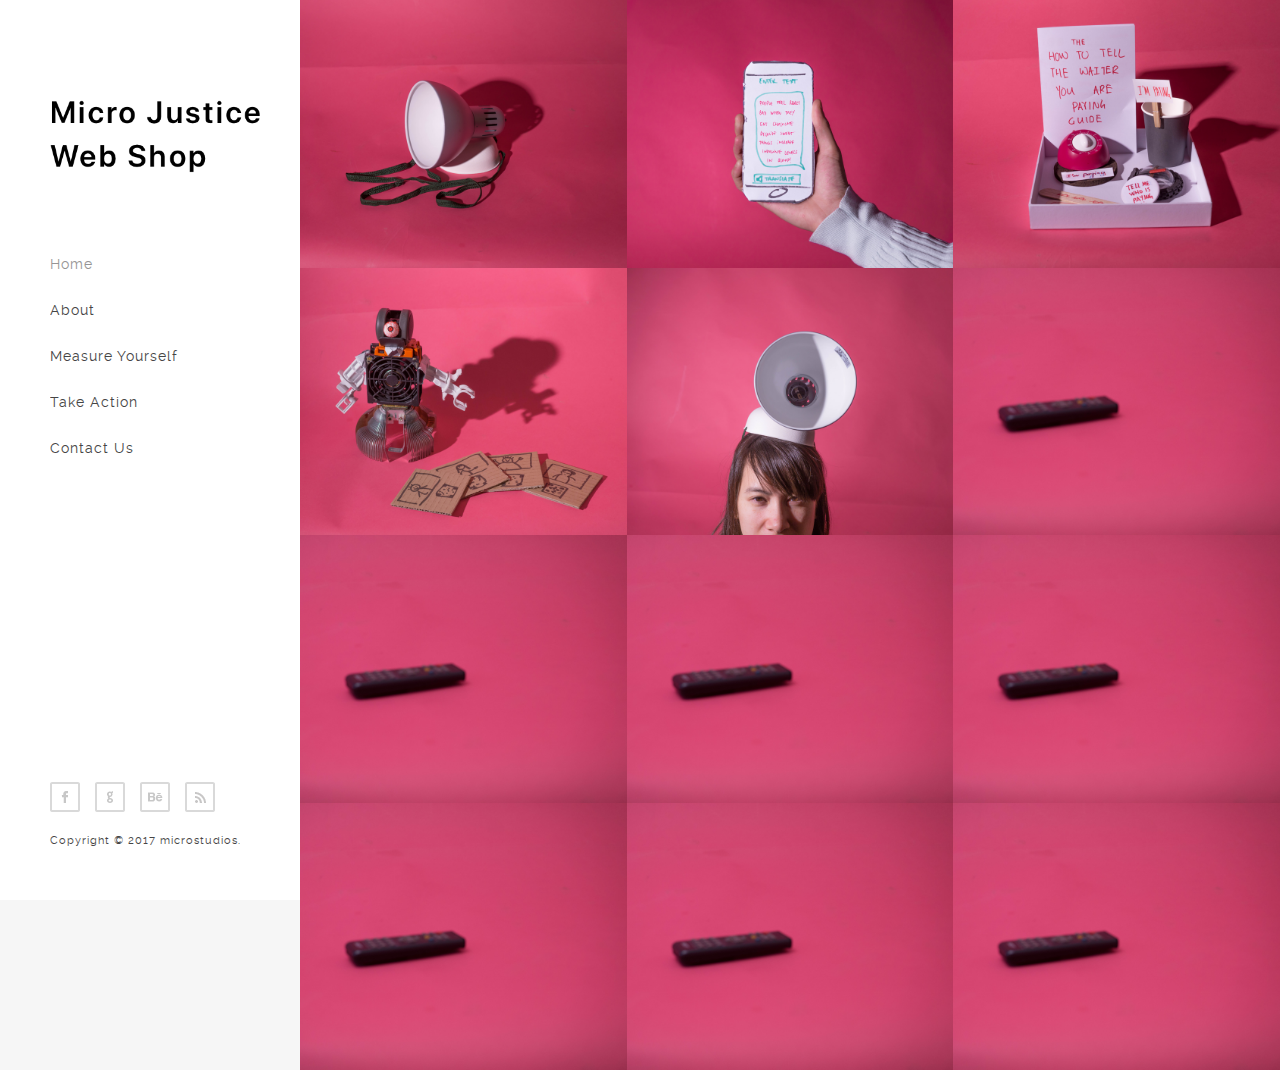
==== webshop/index.html @ 74b06e84 "add initial files" ====
<!DOCTYPE html>
<html lang="en">
<head>
	<title>Micro Justice Web Shop</title>
	<meta charset="utf-8">
	<meta name="author" content="Stephanie Lee">
	<meta name="description" content="Micro Justice Web Shop offers solutions to your every day injustices"/>
	<meta name="viewport" content="width=device-width, initial-scale=1.0, minimum-scale=1.0" />
	<link rel="stylesheet" type="text/css" href="css/reset.css">
	<link rel="stylesheet" type="text/css" href="css/main.css">
    <script type="text/javascript" src="js/jquery.js"></script>
    <script type="text/javascript" src="js/main.js"></script>
</head>
<body>

	<header>
		<div class="logo">
			<a href="index.html"><img src="img/logo.png" title="Micro Justice Web Shop" alt="Micro Justice Web Shop"/></a>
		</div><!-- end logo -->

		<div id="menu_icon"></div>
		<nav>
			<ul>
				<li><a href="index.html" class="selected">Home</a></li>
				<li><a href="#">About</a></li>
				<li><a href="../index.html">Measure Yourself</a></li>
				<li><a href="#">Take Action</a></li>
				<li><a href="contact.html">Contact Us</a></li>
			</ul>
		</nav><!-- end navigation menu -->

		<div class="footer clearfix">
			<ul class="social clearfix">
				<li><a href="#" class="fb" data-title="Facebook"></a></li>
				<li><a href="#" class="google" data-title="Instagram"></a></li>
				<li><a href="#" class="behance" data-title="Medium"></a></li>
				<!--<li><a href="#" class="twitter" data-title="Twitter"></a></li>
				<li><a href="#" class="dribble" data-title="Dribble"></a></li>-->
				<li><a href="#" class="rss" data-title="Dezeen"></a></li>
			</ul><!-- end social -->

			<div class="rights">
				<p>Copyright © 2017 microstudios.</p>
			</div><!-- end rights -->
		</div ><!-- end footer -->
	</header><!-- end header -->

	<section class="main clearfix">
		<div class="work">
			<a href="inner.html">
				<img src="img/work01.png" class="media" alt=""/>
				<div class="caption">
					<div class="work_title">
						<h3>SHAME ON YOU — A wearable in the form of a hat and a floodlight</h3>
						<h1>$40</h1>
					</div>
				</div>
			</a>
		</div>

		<div class="work">
			<a href="inner.html">
				<img src="img/work02.png" class="media" alt=""/>
				<div class="caption">
					<div class="work_title">
						<h3>SAY WHAT I MEAN — An App that reinterprets your sentence with different words but the same meaning.</h3>
						<h1>$2</h1>
					</div>
				</div>
			</a>
		</div>

		<div class="work">
			<a href="inner.html">
				<img src="img/work03.png" class="media" alt=""/>
				<div class="caption">
					<div class="work_title">
						<h3>WANNAPAY — a kit of objects that fights the bill always being handed to the woman</h3>
						<h1>$7.50</h1>
					</div>
				</div>
			</a>
		</div>

		<div class="work">
			<a href="inner.html">
				<img src="img/work04.png" class="media" alt=""/>
				<div class="caption">
					<div class="work_title">
						<h3>TRUE FRIEND FEATURE — a plugin for robots that allows you to upload any character to your robot</h3>
						<h1>$29.99</h1>
					</div>
				</div>
			</a>
		</div>

		<div class="work">
			<a href="inner.html">
				<img src="img/work05.png" class="media" alt=""/>
				<div class="caption">
					<div class="work_title">
						<h3>SHAME ON YOU — A Wearable in the form of a hat and a floodlight</h3>
						<h1>$40</h1>
					</div>
				</div>
			</a>
		</div>

		<div class="work">
			<a href="inner.html">
				<img src="img/work06.png" class="media" alt=""/>
				<div class="caption">
					<div class="work_title">
						<h3>Micro Justice Issue #0029</h3>
						<h1>tbd</h1>
					</div>
				</div>
			</a>
		</div>

		<div class="work">
			<a href="inner.html">
				<img src="img/work06.png" class="media" alt=""/>
				<div class="caption">
					<div class="work_title">
						<h3>Micro Justice Issue #0030</h3>
						<h1>tbd</h1>
					</div>
				</div>
			</a>
		</div>

		<div class="work">
			<a href="inner.html">
				<img src="img/work06.png" class="media" alt=""/>
				<div class="caption">
					<div class="work_title">
						<h3>Micro Justice Issue #0031</h3>
						<h1>tbd</h1>
					</div>
				</div>
			</a>
		</div>

		<div class="work">
			<a href="inner.html">
				<img src="img/work06.png" class="media" alt=""/>
				<div class="caption">
					<div class="work_title">
						<h3>Micro Justice Issue #0032</h3>
						<h1>tbd</h1>
					</div>
				</div>
			</a>
		</div>

		<div class="work">
			<a href="inner.html">
				<img src="img/work06.png" class="media" alt=""/>
				<div class="caption">
					<div class="work_title">
						<h3>Micro Justice Issue #0033</h3>
						<h1>tbd</h1>
					</div>
				</div>
			</a>
		</div>

		<div class="work">
			<a href="inner.html">
				<img src="img/work06.png" class="media" alt=""/>
				<div class="caption">
					<div class="work_title">
						<h3>Micro Justice Issue #0034</h3>
						<h1>tbd</h1>
					</div>
				</div>
			</a>
		</div>

		<div class="work">
			<a href="inner.html">
				<img src="img/work06.png" class="media" alt=""/>
				<div class="caption">
					<div class="work_title">
						<h3>Micro Justice Issue #0035</h3>
						<h1>tbd</h1>
					</div>
				</div>
			</a>
		</div>
	</section><!-- end main -->

</body>
</html>
---- webshop/css/main.css ----
/*

    Template Author : pixelhint.com
    Author Email    : contact@pixelhint.com
    Template Name   : Magnetic


    *****************************************


    - Fonts
    - General CSS
    - Header
    - Home/portfolio
    - Inner page
    - Map/Contact page
    - Tooltip
    - Responsive code


*/



/*  Fonts  */
@font-face {
    font-family: 'raleway-regular';
    src: url('../fonts/raleway-regular.eot');
    src: url('../fonts/raleway-regular.eot?#iefix') format('embedded-opentype'),
         url('../fonts/raleway-regular.woff') format('woff'),
         url('../fonts/raleway-regular.ttf') format('truetype'),
         url('../fonts/raleway-regular.svg#ralewayregular') format('svg');
    font-weight: normal;
    font-style: normal;

}


@font-face {
    font-family: 'raleway-bold';
    src: url('../fonts/raleway-bold.eot');
    src: url('../fonts/raleway-bold.eot?#iefix') format('embedded-opentype'),
         url('../fonts/raleway-bold.woff') format('woff'),
         url('../fonts/raleway-bold.ttf') format('truetype'),
         url('../fonts/raleway-bold.svg#ralewaybold') format('svg');
    font-weight: normal;
    font-style: normal;

}


@font-face {
    font-family: 'raleway-semibold';
    src: url('../fonts/raleway-semibold.eot');
    src: url('../fonts/raleway-semibold.eot?#iefix') format('embedded-opentype'),
         url('../fonts/raleway-semibold.woff') format('woff'),
         url('../fonts/raleway-semibold.ttf') format('truetype'),
         url('../fonts/raleway-semibold.svg#ralewaysemibold') format('svg');
    font-weight: normal;
    font-style: normal;

}



/*  General CSS*/
body{
    background: #E6E2E2;
}

.wrapper{
    width: 92.72727272727273%;
    margin: 0 auto;
}

header ul.social li a,
.main .work a .caption,
header nav ul li a{
    transition:all .1s linear;
    -webkit-transition:all .1s linear;
    -moz-transition:all .1s linear;
    -o-transition:all .1s linear;
}

h1, h2, h3, h4, h5 ,h6{
    color: #4b4848;
    font-family: "raleway-regular", arial;
    letter-spacing: 1px;
}

h1              { font-size: 2em; margin: .67em 0 }
h2              { font-size: 1.5em; margin: .75em 0 }
h3              { font-size: 1.17em; margin: .83em .83em }
h5              { font-size: .83em; margin: 1.5em 0 }
h6              { font-size: .75em; margin: 1.67em 0 }
h1, h2, h3, h4,
h5, h6          { font-weight: bolder }

.clearfix:before,
.clearfix:after {
    content: " ";
    display: table;
}
.clearfix:after {
    clear: both;
}

.clearfix {
    *zoom: 1;
}







/*  Header  */
@media (min-width:1099px){
    header{
        display: block;
        position: fixed;
        top: 0;
        left: 0;
        width: 250px;
        min-height: 100%;
        padding: 0 0 0 50px;
        background: #ffffff;
        float: left;
        overflow: hidden;
        z-index: 9999;
    }

    header .logo{
        margin-top: 100px;
        margin-right: 40px;
    }

    header nav ul{
        display: block;
        overflow: hidden;
        margin-top: 80px;
        list-style: none;
    }

    header nav ul li{
        display: block;
        margin-bottom: 30px;
    }

    header nav ul li a{
        color: #454545;
        font-family: "raleway-regular", arial;
        font-size: 14px;
        text-decoration: none;
        letter-spacing: 1px;
    }

    header nav ul li a:hover,
    header nav ul li a.selected{
        color: #969595;
    }

    header .footer{
        position: absolute;
        bottom: 50px;
    }

    header ul.social{
        list-style: none;
        margin-bottom: 5px;
    }

    header ul.social li{
        display: block;
        float: left;
        position: relative;
        margin: 0 15px 15px 0;
    }


    header ul.social li a{
        display: block;
        width: 30px;
        height: 30px;
        background: url('../img/sm.png') no-repeat;
        background-position: 0 0;
    }


    header ul.social li a:hover{
        background: url('../img/sm_hover.png') no-repeat;
    }



    header ul.social li a.fb,
    header ul.social li a.fb:hover{
        background-position: 0 0;
    }


    header ul.social li a.google,
    header ul.social li a.google:hover{
        background-position: -31px 0;
    }

    header ul.social li a.behance,
    header ul.social li a.behance:hover{
        background-position: -62px 0;
    }

    header ul.social li a.twitter,
    header ul.social li a.twitter:hover{
        background-position: -93px 0;
    }

    header ul.social li a.dribble,
    header ul.social li a.dribble:hover{
        background-position: -124px 0;
    }

    header ul.social li a.rss,
    header ul.social li a.rss:hover{
        background-position: -155px 0;
    }

    header .rights p{
        color: #454545;
        font-family: "raleway-regular", arial;
        font-size: 11px;
        letter-spacing: 1px;
        line-height: 18px;
    }

    header .rights a{
        font-family: "raleway-bold", arial;
        font-weight: bold;
        text-decoration: none;
    }
    #menu_icon,
    .close_menu{
        display: none;
    }

}

#menu_icon,
.close_menu{
    float: right;
    margin-right: 40px;
    width: 40px;
    height: 40px;
    cursor: pointer;
    background: url('../img/men_icons.png') no-repeat;
}

#menu_icon{
    background-position: 0 0;
}
.close_menu{
    background-position: -41px 0!important;
}






/*  Main  */
.main{
    width: 100%;
    height: 100%;
    padding-left: 300px;
    -moz-box-sizing: border-box;
    -webkit-box-sizing: border-box;
    box-sizing: border-box;
    position: relative;
    z-index: 55;
    background: #f6f6f6;
    clear: both;
}







/*  Home/portfolio  */
.main .work{
    display: block;
    width: 33.33333333333333%;
    height: auto;
    float: left;
    position: relative;
    overflow: hidden;
}

.main .work .media{
    width: 100%;
    vertical-align: middle;
}

.main .work .caption{
    position: absolute;
    display: block;
    width: 100%;
    height: 100%;
    top: 0;
    left: 0;
    background: #ffffff;
    opacity: 0;
}


.main .work a:hover .caption{
    opacity: 1;
}


.work .caption .work_title{
    display: block;
    width: 100%;
    position: absolute;
    text-align: center;
    top: 50%;
    margin-top: -40px;
}

.main .work .caption h1{
    position: relative;
    display: inline-block;
    max-width: 90%;
    padding: 20px 0;
    z-index: 77;
    color: #454545;
    font-family: "raleway-regular", arial;
    font-size: 16px;
    letter-spacing: .5px;
    border-bottom: 1px solid #bfbbbb;
    border-top: 1px solid #bfbbbb;
}









/*  Inner Page  */
.top{
    width: 100%;
    height: 350px;
    overflow: hidden;
    display: block;
    position: relative;
    background: url('../img/hero_image.jpg') no-repeat;
    background-size: cover;
    -webkit-background-size: cover;
    -moz-background-size: cover;
    -o-background-size: cover;
    background-position: 50% 50%;
}

.work_nav{
    display: block;
    width: 100%;
}

.work_nav .btn{
    float: right;
}

.work_nav ul{
    list-style: none;
}

.work_nav ul li{
    display: block;
    float: left;
    margin: 0 0 1px 1px;
    position: relative;
}

.work_nav a{
    display: block;
    width: 40px;
    height: 40px;
    background: url('../img/p_navigation.png') no-repeat;
    background-position: 0 0;
}

.work_nav a.previous{
    background-position: 0 0;
}

.work_nav a.grid{
    background-position: -41px 0;
}

.work_nav a.next{
    background-position: -82px 0;
}

.top .title{
    display: block;
    width: 100%;color: #4b4848;
    font-family: "raleway-bold", arial;
    font-size: 26px;
    font-weight: bold;
    background: rgba(255, 255, 255, .7);
    padding: 20px;
    text-transform: uppercase;
    line-height: 30px;
    margin: 0!important;
    overflow: hidden;

    -webkit-box-sizing: border-box;
    -moz-box-sizing: border-box;
    -ms-box-sizing: border-box;
    box-sizing: border-box;

}

.content_header{
    position: absolute;
    bottom: 0;
    margin: 0 auto;
    left: 50%;
    margin-left: -46.36363636363637%;
}

.content{
    color: #4b4848;
    font-family: "raleway-regular", arial;
    font-size: 15px;
    line-height: 22px;
    padding: 60px 30px;
    background: #fff;

    -webkit-box-sizing: border-box;
    -moz-box-sizing: border-box;
    -ms-box-sizing: border-box;
    box-sizing: border-box;
}

.content p{
    color: #4b4848;
    font-family: "raleway-regular", arial;
    font-size: 15px;
    line-height: 24px;
    margin-bottom: 60px;
}

.content h1,
.content h2,
.content h3,
.content h4,
.content h5,
.content h6{
    color: #4b4848;
    font-family: "raleway-semibold", arial;
    font-weight: bold;
    line-height: 28px;
    margin-bottom: 30px;

}







/*  Contact page map  */
#map .map_adresse{
    font-family: 'raleway-regular', arial;
    font-size: 14px;
    line-height: 22px;
    letter-spacing: 1px;
}

#map .map_address,
#map .map_tel{
    padding: 5px;
}

#map .map_address .address,
#map .map_tel .tel{
    font-family: 'raleway-bold', arial;
    font-weight: bolder;
}

#map img{
    max-width: none;
}







/*  Tooltip  */
.tooltip{
    display: block;
    padding: 7px 10px;
    background: #454545;
    color: #fff;
    font-family: "raleway-regular", arial;
    font-size: 12px;
    position: absolute;
    white-space: nowrap;
    z-index: 999;
    opacity: 0;
    text-align: center;
    letter-spacing: .5px;

}

.tooltip:after{
    content: '';
    width: 0px;
    height: 0px;
    border-style: solid;
    border-width: 3px 3px 0 3px;
    border-color: #454545 transparent transparent transparent;
    display: block;
    text-align: center;
    position: absolute;
    bottom: -3px;
    left: 50%;
    margin-left: -3px;
}







/*  Responsive code  */
@media (max-width:1099px){

    header{
        display: block;
        width: 100%;
        min-height: 80px;
        padding: 0;
        position: relative;
    }
    header .logo{
        /*margin: 40px 0 0 30px;
        float: right;*/
        display: none;
    }
    header .footer{
        display: none;
    }
    header #menu_icon,
    header .close_menu{
        float: left;
        margin: 20px 0 20px 20px;
    }

    header nav{
        width: 100%;
        position: absolute;
        top: 80px;
        left: 0;
        z-index: 9999;
    }

    header nav ul{
        list-style: none;
        display: none;
        position: relative;
    }
    header nav ul li a{
        display: block;
        width: 100%;
        padding: 30px 0;
        text-align: center;
        color: #454545;
        font-family: "raleway-regular", arial;
        font-size: 14px;
        text-decoration: none;
        border-top: 1px solid #f7f5f5;
        background: #fff;
    }
    header nav ul li a:active{
        background: #f7f5f5;
    }
    #menu_icon,
    .close_menu,
    .show_menu{
        display: block;
    }
    .show_menu{
        display: block;
    }

    .main .work{
        width: 50%;
    }
    .main{
        width: 100%;
        position: relative;
        padding-left: 0;
    }
    #map{
        margin: 0!important;
    }
}

@media (max-width:550px){
     .main .work{
        width: 100%;
    }
}
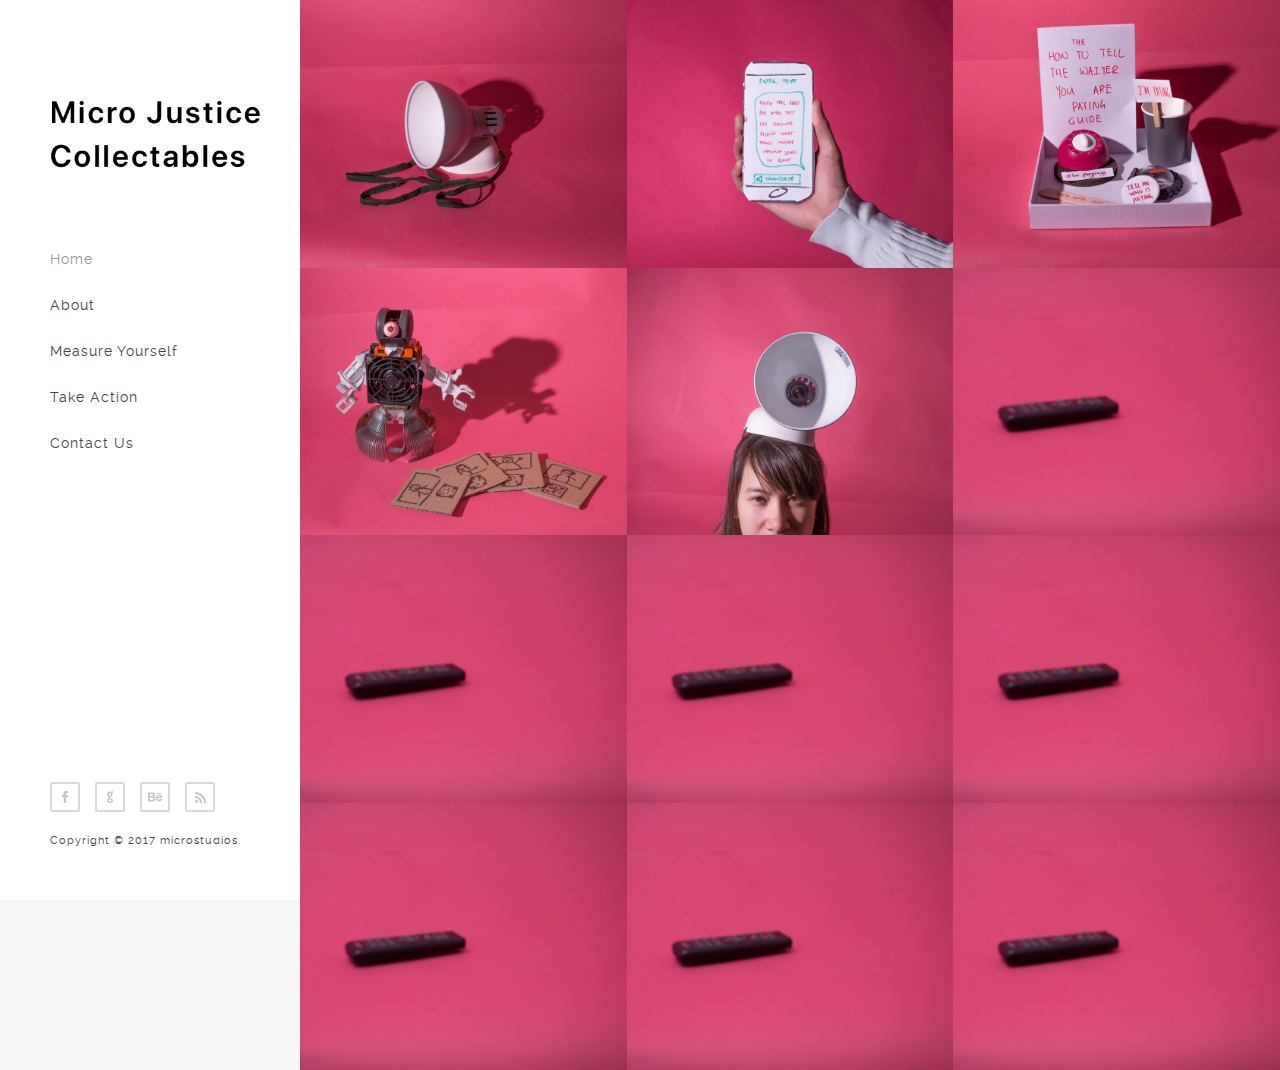
==== commit 8448393b: "webshop link appearance & testing ways to switch out grid examples" ====
--- a/webshop/index.html
+++ b/webshop/index.html
@@ -1,7 +1,7 @@
 <!DOCTYPE html>
 <html lang="en">
 <head>
-	<title>Micro Justice Web Shop</title>
+	<title>Micro Justice Collectables</title>
 	<meta charset="utf-8">
 	<meta name="author" content="Stephanie Lee">
 	<meta name="description" content="Micro Justice Web Shop offers solutions to your every day injustices"/>
@@ -15,7 +15,7 @@
 
 	<header>
 		<div class="logo">
-			<a href="index.html"><img src="img/logo.png" title="Micro Justice Web Shop" alt="Micro Justice Web Shop"/></a>
+			<a href="index.html"><img src="img/logo.png" title="Micro Justice Collectables" alt="Micro Justice Collectables"/></a>
 		</div><!-- end logo -->
 
 		<div id="menu_icon"></div>
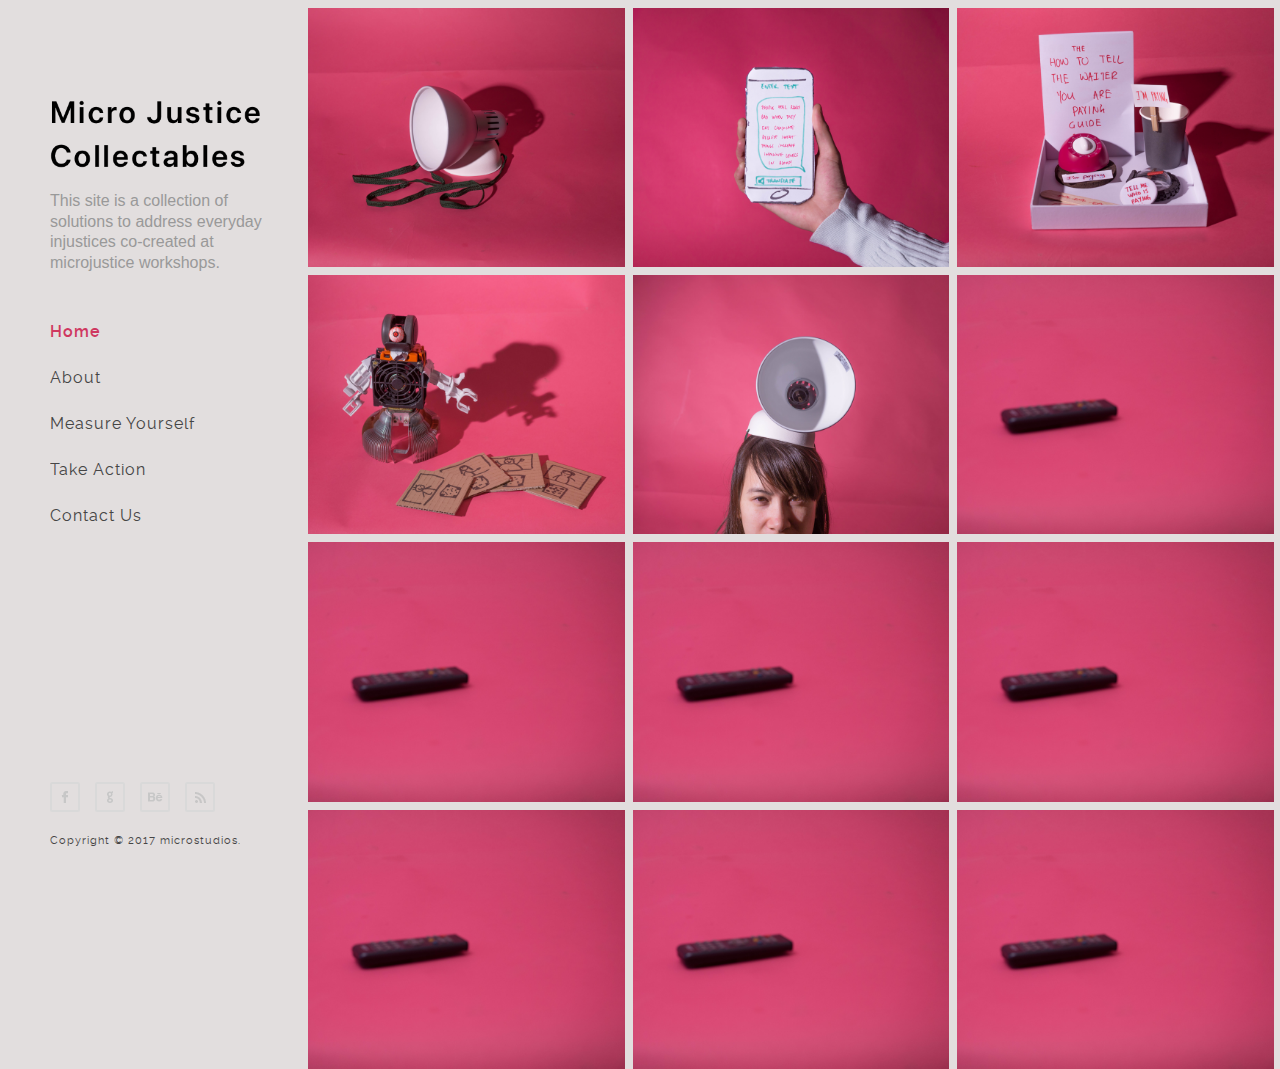
==== commit 17a676d1: "nav style, bg style, updated description, padding to grid" ====
--- a/webshop/index.html
+++ b/webshop/index.html
@@ -18,6 +18,10 @@
 			<a href="index.html"><img src="img/logo.png" title="Micro Justice Collectables" alt="Micro Justice Collectables"/></a>
 		</div><!-- end logo -->
 
+		<div class="description">
+			This site is a collection of solutions to address
+			everyday injustices co-created at microjustice workshops.
+		</div>
 		<div id="menu_icon"></div>
 		<nav>
 			<ul>
--- a/webshop/css/main.css
+++ b/webshop/css/main.css
@@ -65,7 +65,7 @@
 
 /*  General CSS*/
 body{
-    background: #E6E2E2;
+    background: #E2DEDE;
 }
 
 .wrapper{
@@ -125,7 +125,7 @@
         width: 250px;
         min-height: 100%;
         padding: 0 0 0 50px;
-        background: #ffffff;
+        background: #E2DEDE;
         float: left;
         overflow: hidden;
         z-index: 9999;
@@ -136,10 +136,19 @@
         margin-right: 40px;
     }
 
+    header .description {
+      margin-top: 20px;
+      margin-right: 30px;
+      color: #999999;
+      font-family: "ralewaysemibold", arial;
+      font-size 10px;
+      line-height: 1.3em;
+    }
+
     header nav ul{
         display: block;
         overflow: hidden;
-        margin-top: 80px;
+        margin-top: 50px;
         list-style: none;
     }
 
@@ -151,14 +160,15 @@
     header nav ul li a{
         color: #454545;
         font-family: "raleway-regular", arial;
-        font-size: 14px;
+        font-size: 16px;
         text-decoration: none;
         letter-spacing: 1px;
     }
 
     header nav ul li a:hover,
     header nav ul li a.selected{
-        color: #969595;
+        color: #CF3860;
+        font-family: "raleway-semibold", arial;
     }
 
     header .footer{
@@ -277,7 +287,7 @@
     box-sizing: border-box;
     position: relative;
     z-index: 55;
-    background: #f6f6f6;
+    background: #E2DEDE;
     clear: both;
 }
 
@@ -290,7 +300,9 @@
 /*  Home/portfolio  */
 .main .work{
     display: block;
-    width: 33.33333333333333%;
+    width: 32.3%;
+    padding-left: 0.5em;
+    padding-top: 0.5em;
     height: auto;
     float: left;
     position: relative;
@@ -309,13 +321,13 @@
     height: 100%;
     top: 0;
     left: 0;
-    background: #ffffff;
+    background: #E2DEDE;
     opacity: 0;
 }
 
 
 .main .work a:hover .caption{
-    opacity: 1;
+    opacity: .75;
 }
 
 
@@ -324,7 +336,7 @@
     width: 100%;
     position: absolute;
     text-align: center;
-    top: 50%;
+    top: 45%;
     margin-top: -40px;
 }
 
@@ -332,16 +344,22 @@
     position: relative;
     display: inline-block;
     max-width: 90%;
-    padding: 20px 0;
+    padding: 10px 0;
     z-index: 77;
     color: #454545;
     font-family: "raleway-regular", arial;
-    font-size: 16px;
+    font-size: 14px;
     letter-spacing: .5px;
     border-bottom: 1px solid #bfbbbb;
     border-top: 1px solid #bfbbbb;
 }
 
+.main .work .caption h3{
+  position: relative;
+  display: inline-block;
+  max-width: 90%;
+  padding: 20px 20px;
+}
 
 
 
@@ -557,6 +575,11 @@
         float: right;*/
         display: none;
     }
+
+    header .description {
+      display: none;
+    }
+
     header .footer{
         display: none;
     }
@@ -604,7 +627,7 @@
     }
 
     .main .work{
-        width: 50%;
+        width: 48%;
     }
     .main{
         width: 100%;
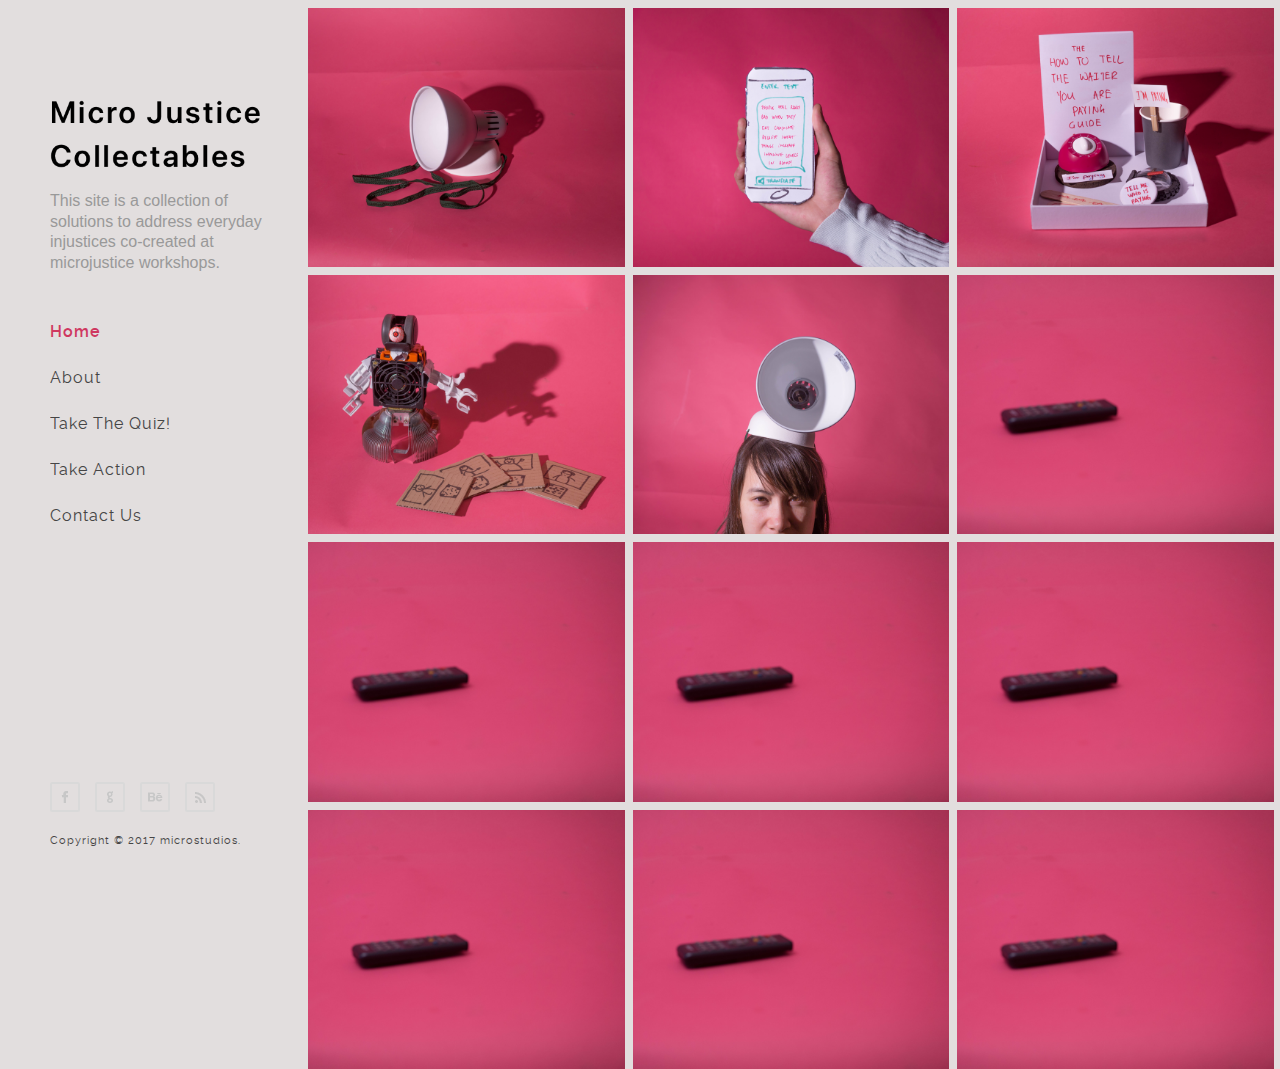
==== commit 08a6c6a6: "update link to quiz" ====
--- a/webshop/index.html
+++ b/webshop/index.html
@@ -27,7 +27,7 @@
 			<ul>
 				<li><a href="index.html" class="selected">Home</a></li>
 				<li><a href="#">About</a></li>
-				<li><a href="../index.html">Measure Yourself</a></li>
+				<li><a href="../index.html">Take The Quiz!</a></li>
 				<li><a href="#">Take Action</a></li>
 				<li><a href="contact.html">Contact Us</a></li>
 			</ul>
